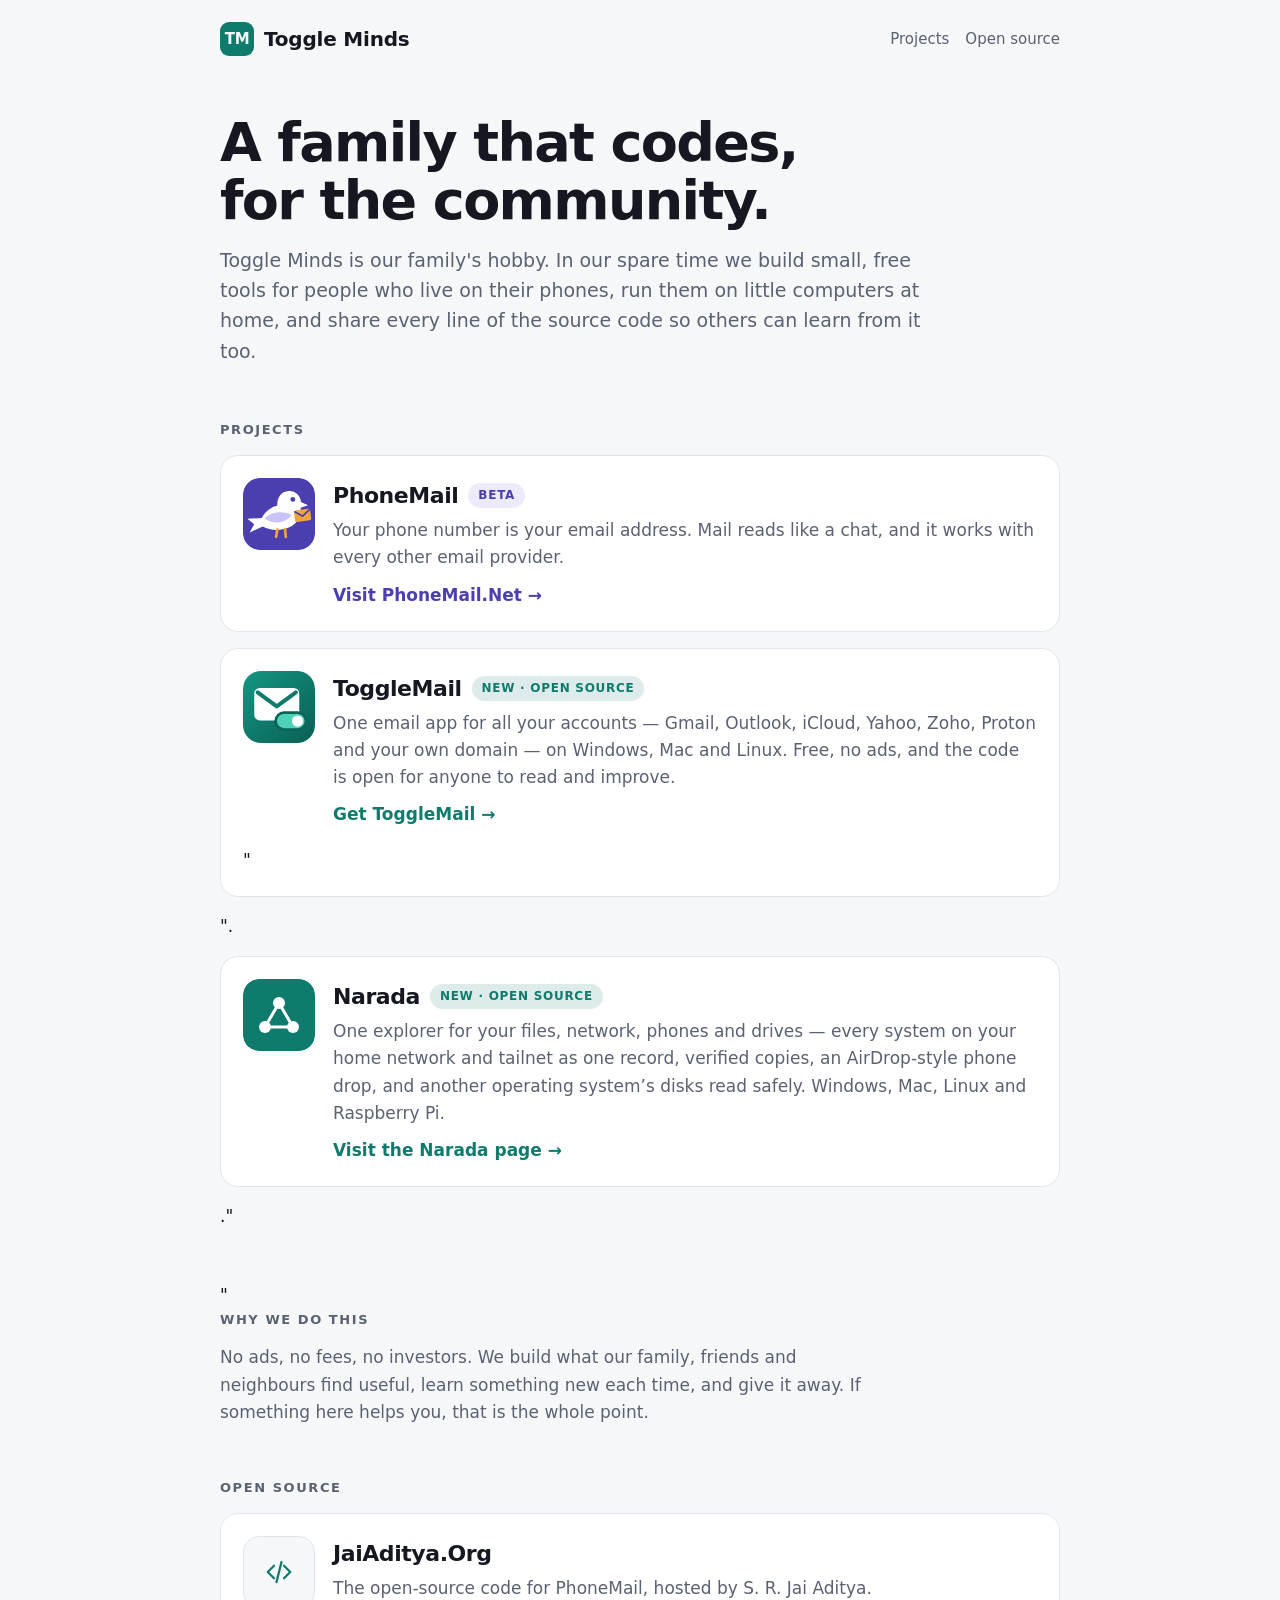
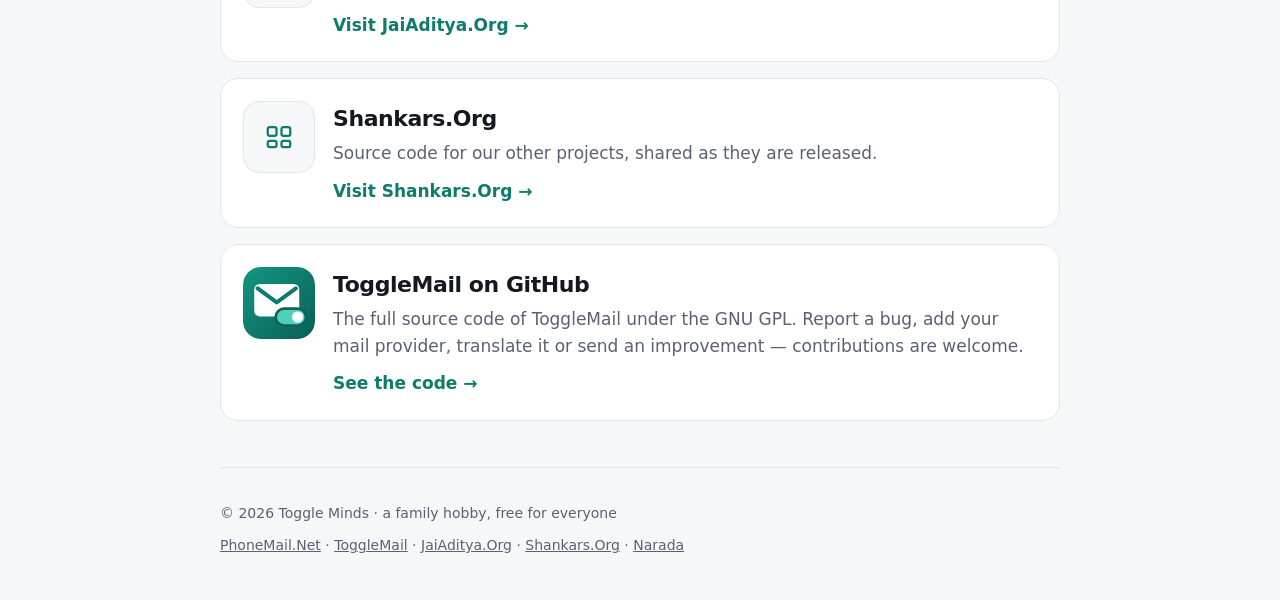
==== index.html @ e00a8103 "toggleminds.com site, with Narada added Faithful mirror of the Toggle Minds family site (PhoneMail, " ====
<!doctype html>
<html lang="en">
<head>
<meta charset="utf-8">
<meta name="viewport" content="width=device-width, initial-scale=1">
<title>Toggle Minds</title>
<meta name="description" content="Toggle Minds is a family that codes for fun and for the community: small, free tools for people who live on their phones, with all the source code shared. Our projects are PhoneMail, ToggleMail and Narada.">
<link rel="icon" href="/favicon.svg" type="image/svg+xml">
<style>
  :root {
    --bg: #f6f7f9; --card: #ffffff; --ink: #151821; --muted: #5a6172; --line: #e2e5eb;
    --accent: #0f7b6c; --pm: #4B3FB0; --pm-tint: #ECEAFB;
    color-scheme: light;
  }
  @media (prefers-color-scheme: dark) {
    :root { --bg: #0f1116; --card: #171a22; --ink: #e8eaf0; --muted: #9aa1b2; --line: #272b36;
      --accent: #4fd1b8; --pm: #8C82F2; --pm-tint: #2A2650; color-scheme: dark; }
  }
  * { box-sizing: border-box; }
  body { margin: 0; background: var(--bg); color: var(--ink);
    font: 17px/1.6 system-ui, -apple-system, "Segoe UI", Roboto, "Noto Sans", sans-serif; }
  .wrap { max-width: 880px; margin: 0 auto; padding-inline: 20px; }
  header { padding-block: 22px; display: flex; align-items: center; justify-content: space-between; gap: 12px; }
  .brand { display: flex; align-items: center; gap: 10px; font-weight: 750; font-size: 20px; letter-spacing: -0.01em; color: var(--ink); text-decoration: none; }
  .mono { width: 34px; height: 34px; border-radius: 9px; background: var(--accent); color: var(--bg); display: grid; place-items: center;
    font-weight: 800; font-size: 15px; letter-spacing: -0.03em; }
  nav { white-space: nowrap; }
  nav a { color: var(--muted); text-decoration: none; margin-left: 16px; font-size: 15px; }
  nav a:hover { color: var(--ink); }
  .hero { padding-block: 36px 28px; }
  .hero h1 { font-size: clamp(34px, 6vw, 54px); line-height: 1.08; letter-spacing: -0.03em; margin: 0 0 14px; text-wrap: balance; }
  .hero p { color: var(--muted); max-width: 60ch; margin: 0; font-size: 19px; }
  section { padding-block: 26px; }
  h2 { font-size: 13px; text-transform: uppercase; letter-spacing: 0.12em; color: var(--muted); margin: 0 0 14px; font-weight: 700; }
  .cards { display: grid; gap: 16px; }
  .card { display: grid; grid-template-columns: 72px 1fr; gap: 18px; align-items: start; background: var(--card);
    border: 1px solid var(--line); border-radius: 18px; padding: 22px; text-decoration: none; color: inherit;
    transition: border-color .15s, transform .15s; }
  .card:hover { border-color: var(--accent); transform: translateY(-1px); }
  .card.pm:hover { border-color: var(--pm); }
  .card img, .card .icon { width: 72px; height: 72px; border-radius: 16px; }
  .card .icon { background: var(--bg); border: 1px solid var(--line); color: var(--accent); display: grid; place-items: center; }
  .card h3 { margin: 0 0 4px; font-size: 22px; letter-spacing: -0.02em; display: flex; flex-wrap: wrap; align-items: center; gap: 10px; }
  .badge { font-size: 12px; font-weight: 700; letter-spacing: .06em; text-transform: uppercase; color: var(--pm);
    background: var(--pm-tint); border-radius: 999px; padding: 3px 10px; }
  .card p { margin: 0 0 10px; color: var(--muted); }
  .go { color: var(--accent); font-weight: 650; }
  .why { margin: 0; color: var(--muted); max-width: 62ch; }
  .card.pm .go { color: var(--pm); }
  .badge.tm { color: var(--accent); background: color-mix(in srgb, var(--accent) 14%, transparent); }
  footer { padding-block: 34px 44px; color: var(--muted); font-size: 14px; border-top: 1px solid var(--line); margin-top: 20px;
    display: flex; flex-wrap: wrap; justify-content: space-between; gap: 10px; }
  footer a { color: var(--muted); }
  @media (max-width: 720px) {
    nav a { margin-left: 12px; font-size: 14px; }
    .card { grid-template-columns: 56px 1fr; padding: 18px; }
    .card img, .card .icon { width: 56px; height: 56px; border-radius: 13px; }
  }
</style>
</head>
<body>
<div class="wrap">
  <header>
    <a class="brand" href="/"><span class="mono" aria-hidden="true">TM</span><span>Toggle Minds</span></a>
    <nav><a href="#projects">Projects</a><a href="#open-source">Open source</a></nav>
  </header>

  <div class="hero">
    <h1>A family that codes, for the community.</h1>
    <p>Toggle Minds is our family's hobby. In our spare time we build small, free tools for people who live on their phones, run them on little computers at home, and share every line of the source code so others can learn from it too.</p>
  </div>

  <section id="projects">
    <h2>Projects</h2>
    <div class="cards">
      <a class="card pm" href="https://phonemail.net/">
        <img src="/phonemail-logo.svg" alt="">
        <div>
          <h3>PhoneMail <span class="badge">Beta</span></h3>
          <p>Your phone number is your email address. Mail reads like a chat, and it works with every other email provider.</p>
          <span class="go">Visit PhoneMail.Net &rarr;</span>
        </div>
      </a>
      <a class="card" href="/togglemail/">
        <img src="/togglemail-logo.svg" alt="">
        <div>
          <h3>ToggleMail <span class="badge tm">New &middot; open source</span></h3>
          <p>One email app for all your accounts &mdash; Gmail, Outlook, iCloud, Yahoo, Zoho, Proton and your own domain &mdash; on Windows, Mac and Linux. Free, no ads, and the code is open for anyone to read and improve.</p>
          <span class="go">Get ToggleMail &rarr;</span>
        </div>"
      </a>
".      <a class="card" href="https://shankaronline.github.io/navsuite-site/">
        <img src="/narada-logo.svg" alt="">
        <div>
          <h3>Narada <span class="badge tm">New &middot; open source</span></h3>
          <p>One explorer for your files, network, phones and drives &mdash; every system on your home network and tailnet as one record, verified copies, an AirDrop-style phone drop, and another operating system&rsquo;s disks read safely. Windows, Mac, Linux and Raspberry Pi.</p>
          <span class="go">Visit the Narada page &rarr;</span>
        </div>
      </a>
."    </div>
  </section>

  <section id="why">"
    <h2>Why we do this</h2>
    <p class="why">No ads, no fees, no investors. We build what our family, friends and neighbours find useful, learn something new each time, and give it away. If something here helps you, that is the whole point.</p>
  </section>

  <section id="open-source">
    <h2>Open source</h2>
    <div class="cards">
      <a class="card" href="https://jaiaditya.org/">
        <span class="icon" aria-hidden="true"><svg viewBox="0 0 24 24" width="30" height="30" fill="none" stroke="currentColor" stroke-width="1.8" stroke-linecap="round" stroke-linejoin="round"><path d="m8 7-5 5 5 5"/><path d="m16 7 5 5-5 5"/><path d="m14 4-4 16"/></svg></span>
        <div>
          <h3>JaiAditya.Org</h3>
          <p>The open-source code for PhoneMail, hosted by S.&nbsp;R. Jai Aditya.</p>
          <span class="go">Visit JaiAditya.Org &rarr;</span>
        </div>
      </a>
      <a class="card" href="https://shankars.org/">
        <span class="icon" aria-hidden="true"><svg viewBox="0 0 24 24" width="30" height="30" fill="none" stroke="currentColor" stroke-width="1.8" stroke-linecap="round" stroke-linejoin="round"><rect x="3" y="4" width="7" height="7" rx="1.5"/><rect x="14" y="4" width="7" height="7" rx="1.5"/><rect x="3" y="15" width="7" height="5" rx="1.5"/><rect x="14" y="15" width="7" height="5" rx="1.5"/></svg></span>
        <div>
          <h3>Shankars.Org</h3>
          <p>Source code for our other projects, shared as they are released.</p>
          <span class="go">Visit Shankars.Org &rarr;</span>
        </div>
      </a>
      <a class="card" href="https://github.com/ShankarOnline/togglemail">
        <img src="/togglemail-logo.svg" alt="">
        <div>
          <h3>ToggleMail on GitHub</h3>
          <p>The full source code of ToggleMail under the GNU GPL. Report a bug, add your mail provider, translate it or send an improvement &mdash; contributions are welcome.</p>
          <span class="go">See the code &rarr;</span>
        </div>
      </a>
    </div>
  </section>

  <footer>
    <span>&copy; <span id="yr">2026</span> Toggle Minds &middot; a family hobby, free for everyone</span>
    <span><a href="https://phonemail.net/">PhoneMail.Net</a> &middot; <a href="/togglemail/">ToggleMail</a> &middot; <a href="https://jaiaditya.org/">JaiAditya.Org</a> &middot; <a href="https://shankars.org/">Shankars.Org</a> &middot; <a href="https://shankaronline.github.io/navsuite-site/">Narada</a></span>
  </footer>
</div>
<script>document.getElementById('yr').textContent = new Date().getFullYear();</script>
</body>
</html>
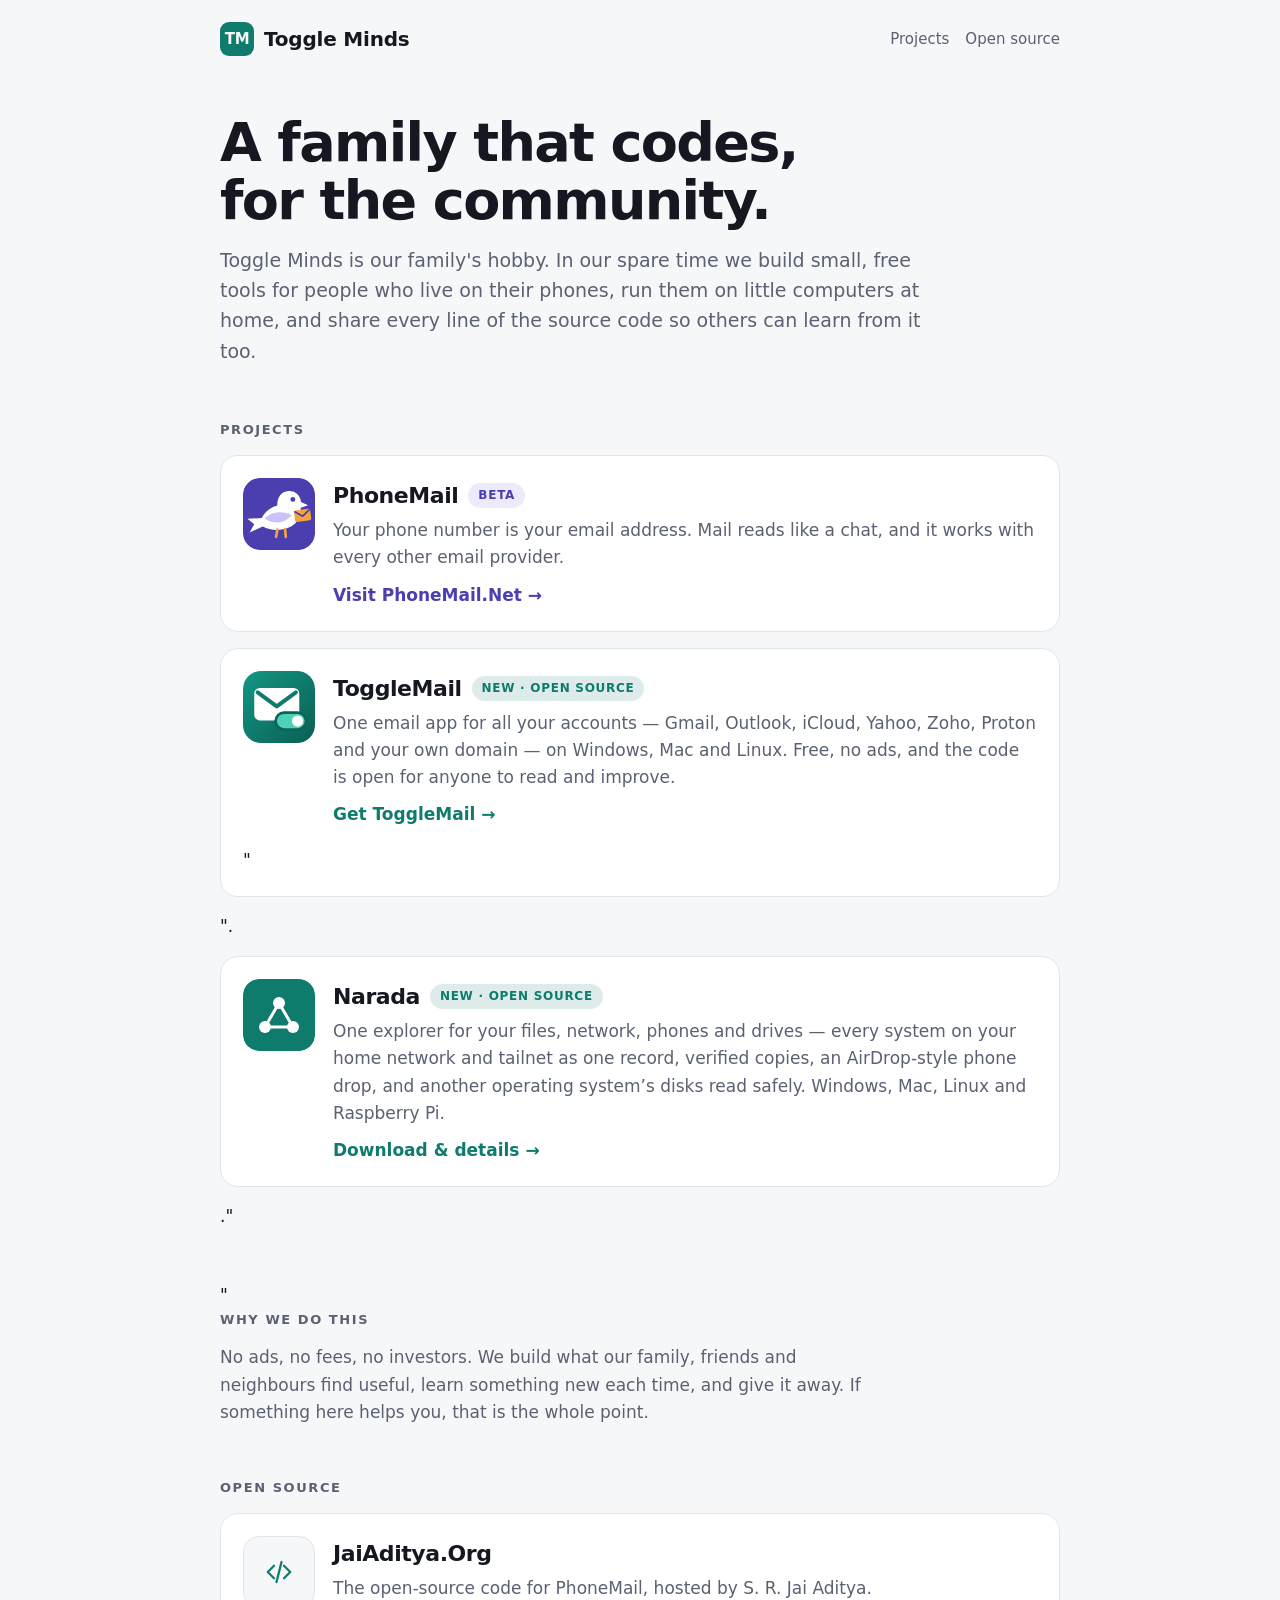
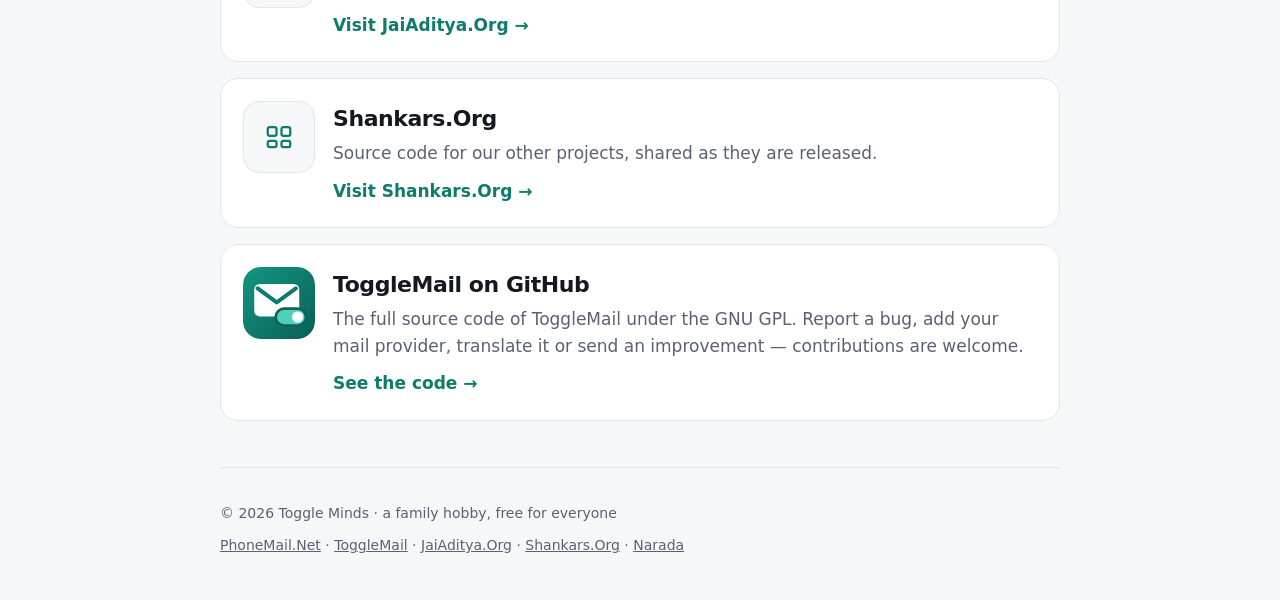
==== commit 7f81a42f: "Add /narada/ download page (reads latest release from GitHub API); link homepage card to it Co-Autho" ====
--- a/index.html
+++ b/index.html
@@ -89,12 +89,12 @@
           <span class="go">Get ToggleMail &rarr;</span>
         </div>"
       </a>
-".      <a class="card" href="https://shankaronline.github.io/navsuite-site/">
+".      <a class="card" href="/narada/">
         <img src="/narada-logo.svg" alt="">
         <div>
           <h3>Narada <span class="badge tm">New &middot; open source</span></h3>
           <p>One explorer for your files, network, phones and drives &mdash; every system on your home network and tailnet as one record, verified copies, an AirDrop-style phone drop, and another operating system&rsquo;s disks read safely. Windows, Mac, Linux and Raspberry Pi.</p>
-          <span class="go">Visit the Narada page &rarr;</span>
+          <span class="go">Download &amp; details &rarr;</span>
         </div>
       </a>
 ."    </div>
